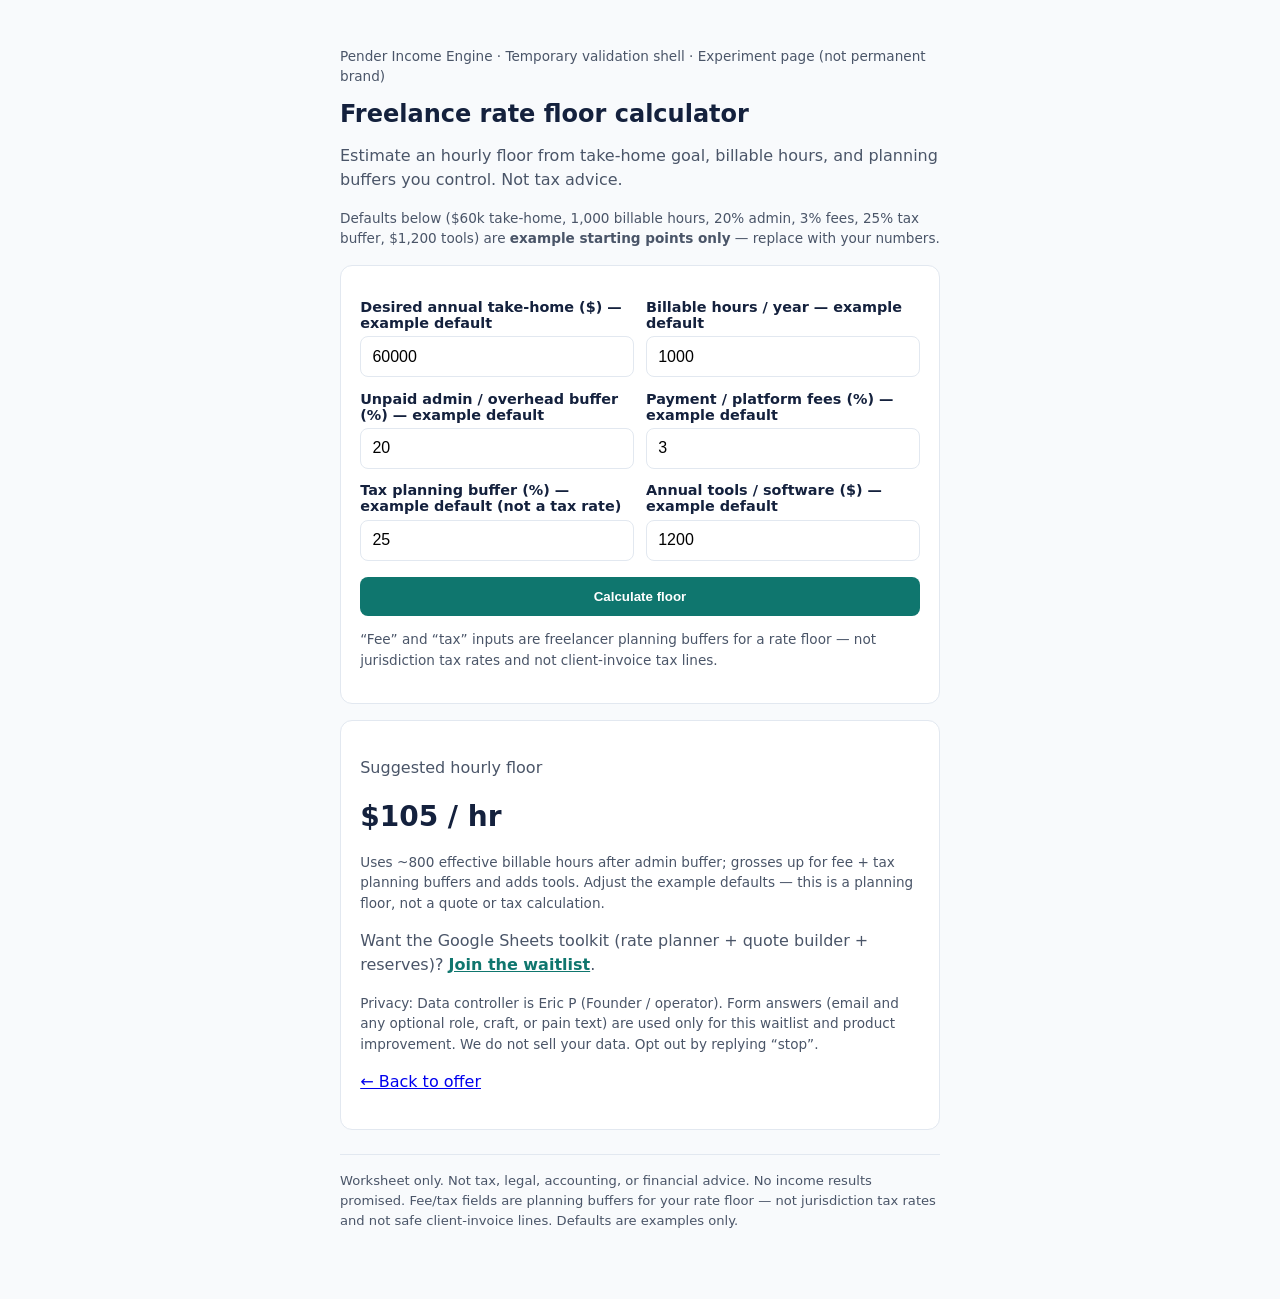
==== calculator.html @ 4bb86397 "Update index.html, calculator.html, offer.html (Track A replacement files)" ====
<!DOCTYPE html>
<html lang="en">
<head>
  <meta charset="utf-8" />
  <meta name="viewport" content="width=device-width, initial-scale=1" />
  <title>Freelance Rate Floor Calculator</title>
  <style>
    :root { --ink:#14213d; --muted:#4a5568; --line:#e2e8f0; --bg:#f8fafc; --card:#fff; --accent:#0f766e; }
    * { box-sizing: border-box; }
    body { margin:0; font-family: ui-sans-serif, system-ui, -apple-system, Segoe UI, Roboto, Helvetica, Arial, sans-serif; color:var(--ink); background:var(--bg); }
    main { max-width:640px; margin:0 auto; padding:2rem 1.25rem 3.5rem; }
    h1 { font-size:1.5rem; margin:0 0 .5rem; }
    p { color:var(--muted); line-height:1.5; }
    form, .out { background:var(--card); border:1px solid var(--line); border-radius:12px; padding:1.2rem; margin:1rem 0; }
    label { display:block; font-size:.9rem; font-weight:600; margin:.85rem 0 .35rem; }
    input { width:100%; padding:.65rem .7rem; border:1px solid var(--line); border-radius:8px; font-size:1rem; }
    .row { display:grid; grid-template-columns:1fr 1fr; gap:.75rem; }
    @media (max-width:560px){ .row { grid-template-columns:1fr; } }
    button { margin-top:1rem; background:var(--accent); color:#fff; border:0; border-radius:8px; padding:.75rem 1rem; font-weight:600; cursor:pointer; width:100%; }
    .big { font-size:1.75rem; font-weight:700; color:var(--ink); margin:.25rem 0; }
    .hint { font-size:.85rem; }
    a.cta { color:var(--accent); font-weight:600; }
    .disclaimer { font-size:.82rem; border-top:1px solid var(--line); padding-top:1rem; margin-top:1.5rem; color:var(--muted); }
  </style>
</head>
<body>
  <main>
    <p class="hint">Pender Income Engine · Temporary validation shell · Experiment page (not permanent brand)</p>
    <h1>Freelance rate floor calculator</h1>
    <p>Estimate an hourly floor from take-home goal, billable hours, and planning buffers you control. Not tax advice.</p>
    <p class="hint">Defaults below ($60k take-home, 1,000 billable hours, 20% admin, 3% fees, 25% tax buffer, $1,200 tools) are <strong>example starting points only</strong> — replace with your numbers.</p>

    <form id="calc" onsubmit="return false;">
      <div class="row">
        <div>
          <label for="takeHome">Desired annual take-home ($) — example default</label>
          <input id="takeHome" type="number" min="0" step="100" value="60000" />
        </div>
        <div>
          <label for="billable">Billable hours / year — example default</label>
          <input id="billable" type="number" min="1" step="1" value="1000" />
        </div>
      </div>
      <div class="row">
        <div>
          <label for="adminPct">Unpaid admin / overhead buffer (%) — example default</label>
          <input id="adminPct" type="number" min="0" max="90" step="1" value="20" />
        </div>
        <div>
          <label for="feePct">Payment / platform fees (%) — example default</label>
          <input id="feePct" type="number" min="0" max="50" step="0.1" value="3" />
        </div>
      </div>
      <div class="row">
        <div>
          <label for="taxPct">Tax planning buffer (%) — example default (not a tax rate)</label>
          <input id="taxPct" type="number" min="0" max="60" step="1" value="25" />
        </div>
        <div>
          <label for="tools">Annual tools / software ($) — example default</label>
          <input id="tools" type="number" min="0" step="50" value="1200" />
        </div>
      </div>
      <button type="button" id="run">Calculate floor</button>
      <p class="hint">“Fee” and “tax” inputs are freelancer planning buffers for a rate floor — not jurisdiction tax rates and not client-invoice tax lines.</p>
    </form>

    <div class="out" id="out" hidden>
      <p>Suggested hourly floor</p>
      <p class="big" id="hourly">—</p>
      <p id="detail" class="hint"></p>
      <p>Want the Google Sheets toolkit (rate planner + quote builder + reserves)? <a class="cta" href="https://forms.gle/4DkwoLNyhobYwqoF9">Join the waitlist</a>.</p>
      <p class="hint">Privacy: Data controller is Eric P (Founder / operator). Form answers (email and any optional role, craft, or pain text) are used only for this waitlist and product improvement. We do not sell your data. Opt out by replying “stop”.</p>
      <p><a href="./offer.html">← Back to offer</a></p>
    </div>

    <p class="disclaimer">Worksheet only. Not tax, legal, accounting, or financial advice. No income results promised. Fee/tax fields are planning buffers for your rate floor — not jurisdiction tax rates and not safe client-invoice lines. Defaults are examples only.</p>
  </main>
  <script>
    function num(id){ return Math.max(0, Number(document.getElementById(id).value) || 0); }
    function calc(){
      const takeHome = num('takeHome');
      const billable = Math.max(1, num('billable'));
      const admin = num('adminPct') / 100;
      const fee = num('feePct') / 100;
      const tax = num('taxPct') / 100;
      const tools = num('tools');
      // Effective revenue needed before fee+tax buffers, after adding tools and admin inflation of hours
      const effectiveHours = billable * (1 - Math.min(admin, 0.9));
      const costBase = takeHome + tools;
      // Gross up for fee and tax reserves: need X such that X*(1-fee)*(1-tax) ~= costBase (simple sequential reserve)
      let gross = costBase;
      if (fee < 1) gross = gross / (1 - fee);
      if (tax < 1) gross = gross / (1 - tax);
      const hoursForRate = Math.max(effectiveHours, 1);
      const hourly = gross / hoursForRate;
      document.getElementById('out').hidden = false;
      document.getElementById('hourly').textContent = '$' + hourly.toFixed(0) + ' / hr';
      document.getElementById('detail').textContent =
        'Uses ~' + hoursForRate.toFixed(0) + ' effective billable hours after admin buffer; grosses up for fee + tax planning buffers and adds tools. Adjust the example defaults — this is a planning floor, not a quote or tax calculation.';
    }
    document.getElementById('run').addEventListener('click', calc);
    ['takeHome','billable','adminPct','feePct','taxPct','tools'].forEach(id => {
      document.getElementById(id).addEventListener('change', calc);
    });
    calc();
  </script>
</body>
</html>
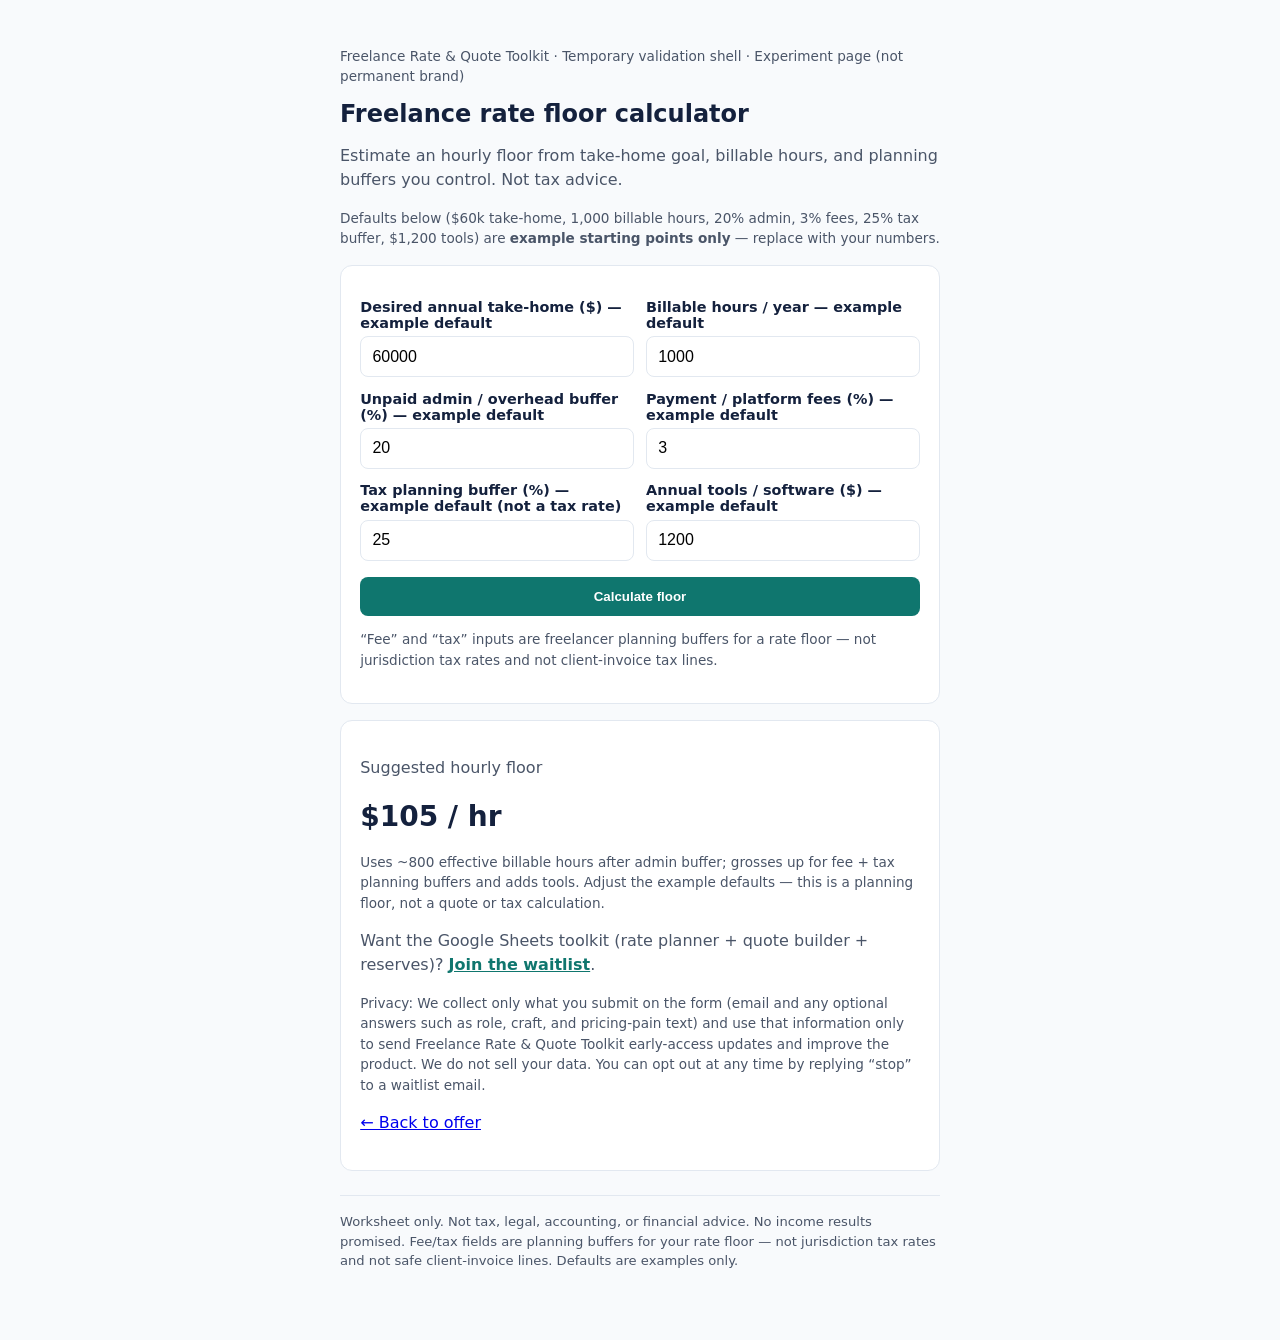
==== commit 7a276e49: "Neutralize public identity wording (headers + privacy text)" ====
--- a/calculator.html
+++ b/calculator.html
@@ -25,7 +25,7 @@
 </head>
 <body>
   <main>
-    <p class="hint">Pender Income Engine · Temporary validation shell · Experiment page (not permanent brand)</p>
+    <p class="hint">Freelance Rate & Quote Toolkit · Temporary validation shell · Experiment page (not permanent brand)</p>
     <h1>Freelance rate floor calculator</h1>
     <p>Estimate an hourly floor from take-home goal, billable hours, and planning buffers you control. Not tax advice.</p>
     <p class="hint">Defaults below ($60k take-home, 1,000 billable hours, 20% admin, 3% fees, 25% tax buffer, $1,200 tools) are <strong>example starting points only</strong> — replace with your numbers.</p>
@@ -70,7 +70,7 @@
       <p class="big" id="hourly">—</p>
       <p id="detail" class="hint"></p>
       <p>Want the Google Sheets toolkit (rate planner + quote builder + reserves)? <a class="cta" href="https://forms.gle/4DkwoLNyhobYwqoF9">Join the waitlist</a>.</p>
-      <p class="hint">Privacy: Data controller is Eric P (Founder / operator). Form answers (email and any optional role, craft, or pain text) are used only for this waitlist and product improvement. We do not sell your data. Opt out by replying “stop”.</p>
+      <p class="hint">Privacy: We collect only what you submit on the form (email and any optional answers such as role, craft, and pricing-pain text) and use that information only to send Freelance Rate & Quote Toolkit early-access updates and improve the product. We do not sell your data. You can opt out at any time by replying “stop” to a waitlist email.</p>
       <p><a href="./offer.html">← Back to offer</a></p>
     </div>
 
